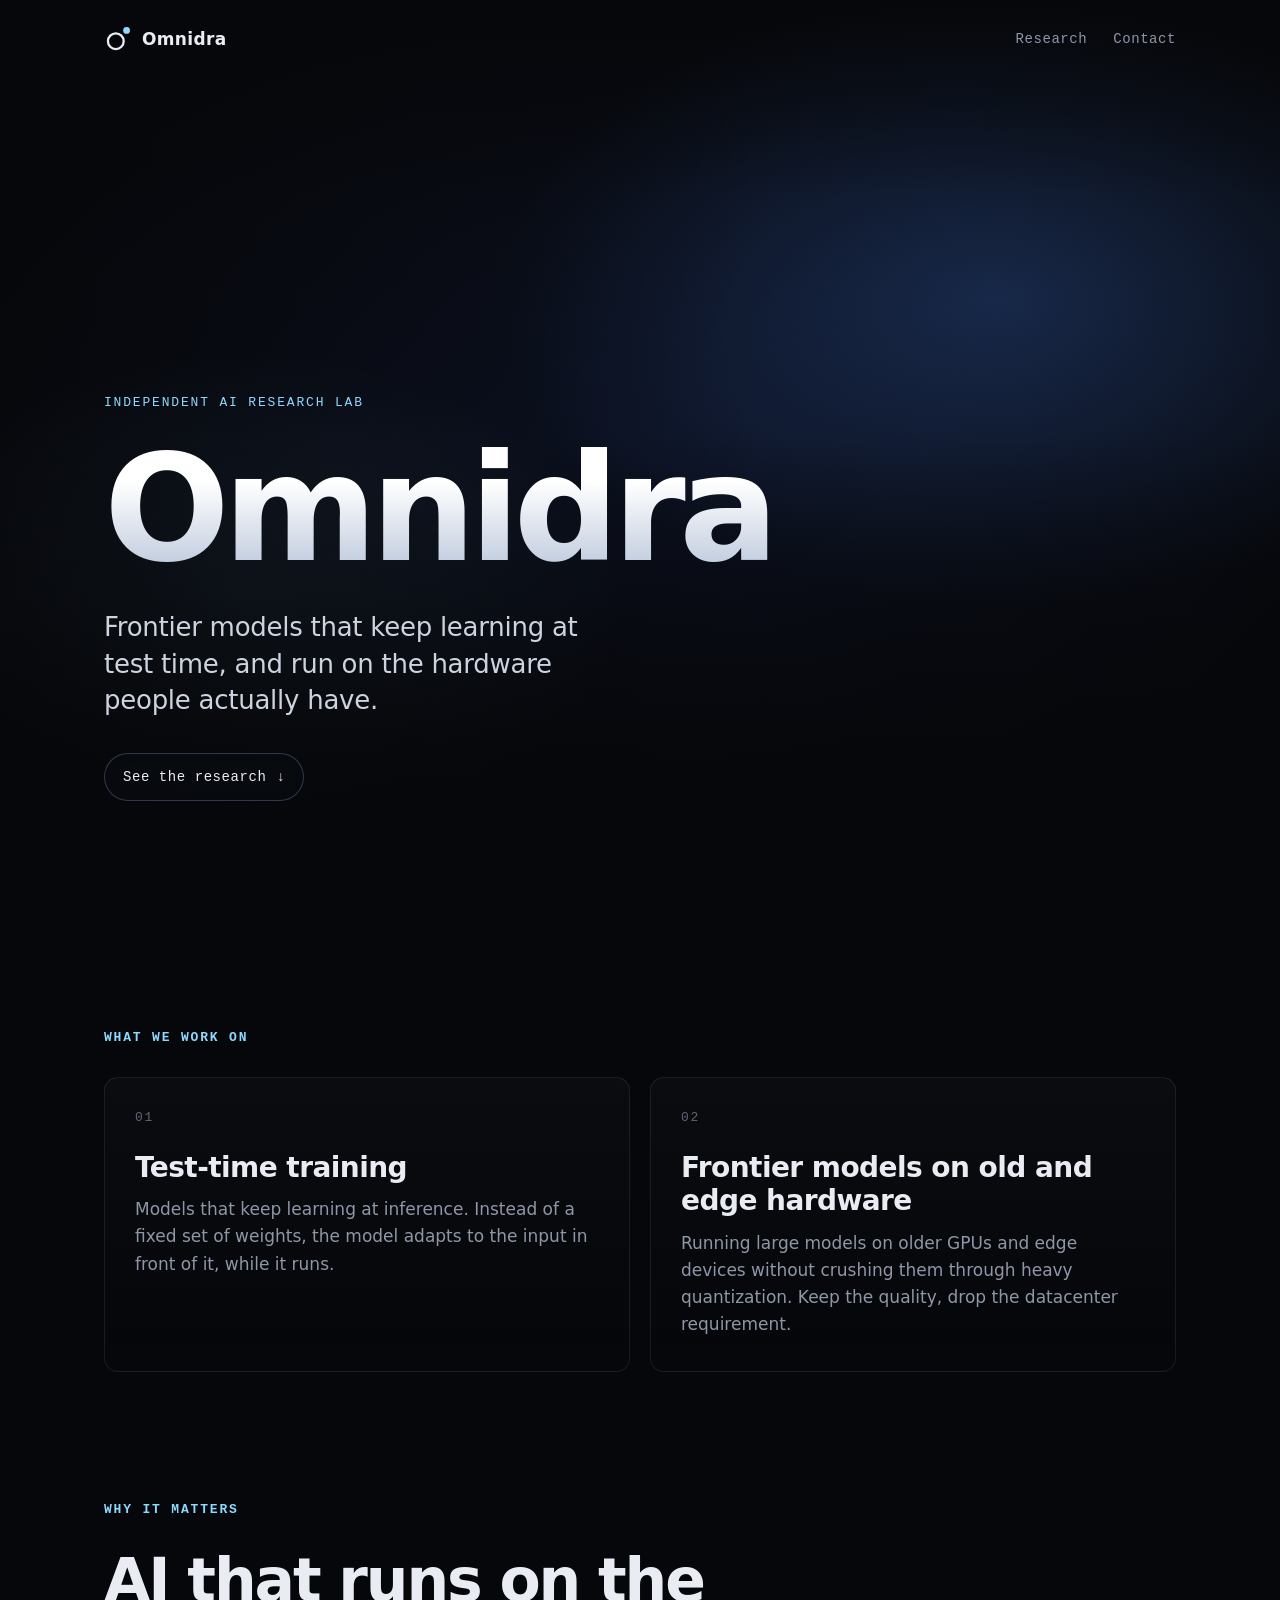
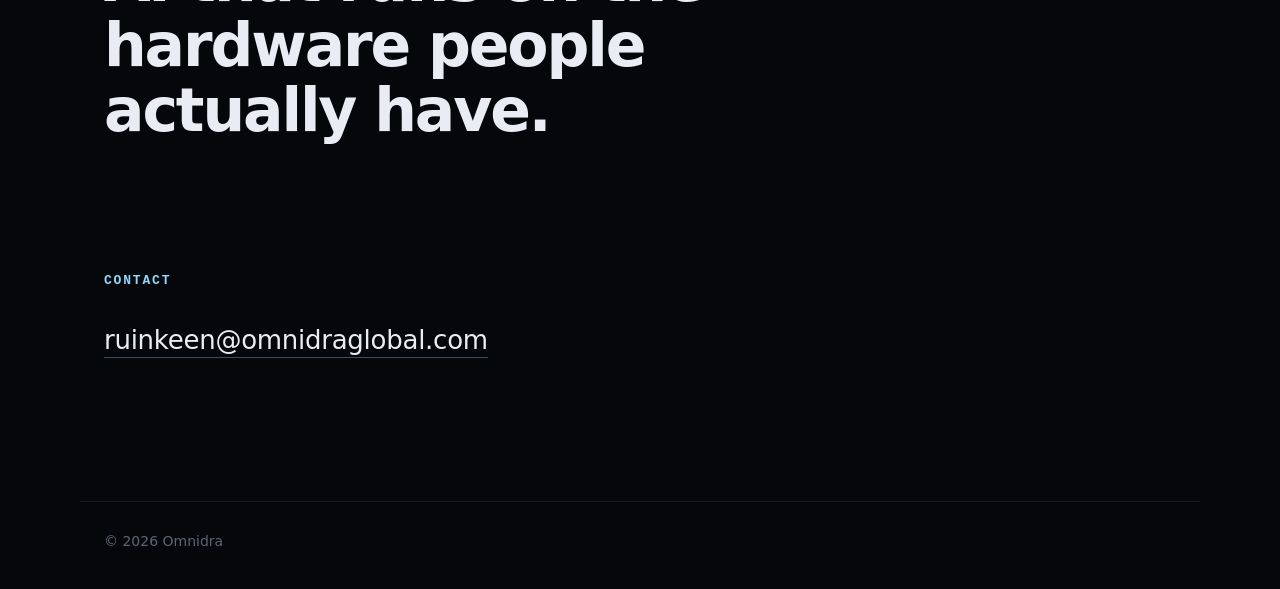
==== src/web/index.html @ c97a2817 "Omnidra landing page: built site at root (GitHub Pages, CNAME omnidraglobal.com) + source in src/" ====
<!doctype html>
<html lang="en">
<head>
<meta charset="utf-8">
<meta name="viewport" content="width=device-width, initial-scale=1, viewport-fit=cover">
<title>Omnidra — independent AI research lab</title>
<meta name="description" content="Omnidra is an independent research lab working on test-time training and on running frontier models on old and edge hardware, without heavy quantization.">
<meta name="theme-color" content="#06070a">
<meta name="color-scheme" content="dark">
<link rel="canonical" href="__BASE_URL__/">
<link rel="icon" href="favicon.svg" type="image/svg+xml">
<link rel="icon" href="favicon-32.png" sizes="32x32" type="image/png">
<link rel="apple-touch-icon" href="apple-touch-icon.png">
<meta property="og:type" content="website">
<meta property="og:site_name" content="Omnidra">
<meta property="og:title" content="Omnidra — independent AI research lab">
<meta property="og:description" content="Test-time training. Frontier models on the hardware people actually have.">
<meta property="og:url" content="__BASE_URL__/">
<meta property="og:image" content="__BASE_URL__/og.jpg">
<meta property="og:image:type" content="image/jpeg">
<meta property="og:image:width" content="1200">
<meta property="og:image:height" content="630">
<meta property="og:image:alt" content="Omnidra — a field of light-blue flow lines on black">
<meta name="twitter:card" content="summary_large_image">
<meta name="twitter:title" content="Omnidra — independent AI research lab">
<meta name="twitter:description" content="Test-time training. Frontier models on the hardware people actually have.">
<meta name="twitter:image" content="__BASE_URL__/og.jpg">
<link rel="preload" href="hero.wasm" as="fetch" type="application/wasm" crossorigin>
<link rel="stylesheet" href="styles.css">
<script src="script.js" defer></script>
</head>
<body>
<a class="skip" href="#main">Skip to content</a>

<header class="hero" id="top">
  <div class="field-fallback" aria-hidden="true"></div>
  <canvas id="field" aria-hidden="true"></canvas>
  <div class="veil" aria-hidden="true"></div>

  <nav class="nav wrap" aria-label="Primary">
    <a class="brand" href="#top" aria-label="Omnidra home">
      <svg class="mark" viewBox="0 0 32 32" aria-hidden="true"><circle cx="13.5" cy="18.5" r="9" fill="none" stroke="currentColor" stroke-width="2.6"/><circle cx="25.8" cy="6.2" r="3.9" fill="#8fd8ff"/></svg>
      <span>Omnidra</span>
    </a>
    <div class="nav-links">
      <a href="#research">Research</a>
      <a href="#contact">Contact</a>
    </div>
  </nav>

  <div class="hero-copy wrap">
    <p class="eyebrow">Independent AI research lab</p>
    <h1>Omnidra</h1>
    <p class="mission">Frontier models that keep learning at test time, and run on the hardware people actually have.</p>
    <a class="cta" href="#research">See the research <span aria-hidden="true">↓</span></a>
  </div>
</header>

<main id="main">
  <section class="research wrap" id="research" aria-labelledby="research-h">
    <h2 id="research-h" class="label">What we work on</h2>
    <div class="cards">
      <article class="card">
        <p class="num">01</p>
        <h3>Test-time training</h3>
        <p>Models that keep learning at inference. Instead of a fixed set of weights, the model adapts to the input in front of it, while it runs.</p>
      </article>
      <article class="card">
        <p class="num">02</p>
        <h3>Frontier models on old and edge hardware</h3>
        <p>Running large models on older GPUs and edge devices without crushing them through heavy quantization. Keep the quality, drop the datacenter requirement.</p>
      </article>
    </div>
  </section>

  <section class="why wrap" aria-labelledby="why-h">
    <h2 id="why-h" class="label">Why it matters</h2>
    <p class="statement">AI that runs on the hardware people actually have.</p>
  </section>

  <section class="contact wrap" id="contact" aria-labelledby="contact-h">
    <h2 id="contact-h" class="label">Contact</h2>
    <p class="soon"><a class="mail" href="mailto:ruinkeen@omnidraglobal.com">ruinkeen@omnidraglobal.com</a></p>
  </section>
</main>

<footer class="footer wrap">
  <p>© 2026 Omnidra</p>
  <p class="built" id="built">Hero field computed live by a __WASM_KB__ KB Zig program compiled to WebAssembly.</p>
</footer>
</body>
</html>
---- src/web/styles.css ----
:root{
  --bg:#06070a; --bg2:#0b0d12; --line:rgba(170,200,255,.10); --text:#e9edf3; --muted:#8e97a7; --dim:#5d6575;
  --accent:#8fd8ff; --accent2:#4b8cff;
  --sans:ui-sans-serif,system-ui,-apple-system,"Segoe UI",Roboto,"Helvetica Neue",Arial,sans-serif;
  --mono:ui-monospace,SFMono-Regular,"SF Mono",Menlo,Consolas,"Liberation Mono",monospace;
}
*,*::before,*::after{box-sizing:border-box}
html{background:var(--bg);color:var(--text);-webkit-text-size-adjust:100%;scroll-behavior:smooth}
body{margin:0;font-family:var(--sans);font-size:17px;line-height:1.6;-webkit-font-smoothing:antialiased;overflow-x:hidden}
a{color:inherit}
:focus-visible{outline:2px solid var(--accent);outline-offset:3px;border-radius:4px}
.wrap{width:100%;max-width:1120px;margin:0 auto;padding-left:max(24px,env(safe-area-inset-left));padding-right:max(24px,env(safe-area-inset-right))}
.skip{position:absolute;left:12px;top:-60px;background:var(--text);color:var(--bg);padding:8px 14px;border-radius:6px;z-index:10;text-decoration:none}
.skip:focus{top:12px}

/* HERO */
.hero{position:relative;min-height:100vh;min-height:100svh;display:flex;flex-direction:column;overflow:hidden;isolation:isolate}
#field{position:absolute;inset:0;width:100%;height:100%;z-index:-2;opacity:0;transition:opacity 1.2s ease}
.wasm-on #field{opacity:1}
.field-fallback{position:absolute;inset:-20%;z-index:-3;
  background:
    radial-gradient(40% 35% at 70% 38%,rgba(75,140,255,.22),transparent 70%),
    radial-gradient(30% 28% at 28% 62%,rgba(143,216,255,.12),transparent 70%),
    radial-gradient(60% 50% at 50% 50%,rgba(30,50,110,.25),transparent 75%);
  animation:drift 26s ease-in-out infinite alternate}
.wasm-on .field-fallback{opacity:.55}
@keyframes drift{from{transform:translate3d(-3%,-2%,0) scale(1)}to{transform:translate3d(3%,2%,0) scale(1.08)}}
.veil{position:absolute;inset:0;z-index:-1;pointer-events:none;
  background:linear-gradient(180deg,rgba(6,7,10,.55) 0%,rgba(6,7,10,0) 22%,rgba(6,7,10,0) 48%,rgba(6,7,10,.78) 82%,var(--bg) 100%),
             linear-gradient(90deg,rgba(6,7,10,.55) 0%,rgba(6,7,10,0) 60%)}

.nav{display:flex;align-items:center;justify-content:space-between;padding-top:max(22px,env(safe-area-inset-top));padding-bottom:12px}
.brand{display:inline-flex;align-items:center;gap:10px;text-decoration:none;font-weight:600;letter-spacing:.02em}
.mark{width:28px;height:28px;color:var(--text)}
.nav-links{display:flex;gap:26px;font-size:14px;font-family:var(--mono);letter-spacing:.04em}
.nav-links a{color:var(--muted);text-decoration:none;padding:6px 0}
.nav-links a:hover{color:var(--text)}

.hero-copy{margin-top:auto;padding-top:80px;padding-bottom:clamp(64px,11vh,120px)}
.eyebrow,.label,.num{font-family:var(--mono);font-size:13px;letter-spacing:.14em;text-transform:uppercase;color:var(--accent);margin:0}
h1{font-size:clamp(64px,17vw,148px);line-height:.92;letter-spacing:-.045em;font-weight:600;margin:.18em 0 .22em;
  background:linear-gradient(180deg,#fff 30%,#b9c6da 100%);-webkit-background-clip:text;background-clip:text;color:transparent}
.mission{font-size:clamp(19px,2.3vw,26px);line-height:1.4;color:#cdd4df;max-width:30ch;margin:0 0 34px;letter-spacing:-.01em}
.cta{display:inline-flex;align-items:center;gap:10px;font-family:var(--mono);font-size:14px;letter-spacing:.04em;text-decoration:none;
  padding:12px 18px;border:1px solid rgba(170,200,255,.25);border-radius:999px;background:rgba(10,14,22,.45);backdrop-filter:blur(6px);-webkit-backdrop-filter:blur(6px);transition:border-color .2s,background .2s}
.cta:hover{border-color:var(--accent);background:rgba(20,30,46,.6)}

/* SECTIONS */
main{position:relative}
section{padding-top:clamp(72px,11vw,128px)}
.label{margin-bottom:28px}
.cards{display:grid;grid-template-columns:1fr 1fr;gap:20px}
.card{border:1px solid var(--line);border-radius:14px;padding:30px 30px 32px;background:linear-gradient(180deg,rgba(255,255,255,.025),rgba(255,255,255,0))}
.card .num{color:var(--dim);margin-bottom:22px}
.card h3{font-size:clamp(22px,2.3vw,28px);line-height:1.2;letter-spacing:-.02em;font-weight:600;margin:0 0 12px}
.card p:last-child{margin:0;color:var(--muted)}
.statement{font-size:clamp(30px,5.2vw,60px);line-height:1.08;letter-spacing:-.035em;font-weight:600;margin:0;max-width:18ch}
.soon{margin:0;font-size:clamp(20px,2.4vw,26px);color:var(--muted);letter-spacing:-.01em}
.mail{color:var(--text);text-decoration:none;border-bottom:1px solid rgba(143,216,255,.35);padding-bottom:2px;overflow-wrap:anywhere;transition:color .2s,border-color .2s}
.mail:hover{color:var(--accent);border-color:var(--accent)}

.footer{display:flex;justify-content:space-between;align-items:baseline;gap:24px;flex-wrap:wrap;margin-top:clamp(80px,12vw,140px);padding-top:28px;padding-bottom:max(36px,env(safe-area-inset-bottom));border-top:1px solid var(--line);font-size:14px;color:var(--dim)}
.footer p{margin:0}
.built{font-family:var(--mono);font-size:12px;letter-spacing:.02em}
.no-wasm .built{display:none}

@media (max-width:760px){
  body{font-size:16px}
  .cards{grid-template-columns:1fr}
  .card{padding:24px 22px 26px}
  .nav-links{gap:18px;font-size:13px}
  .veil{background:linear-gradient(180deg,rgba(6,7,10,.5) 0%,rgba(6,7,10,0) 20%,rgba(6,7,10,0) 40%,rgba(6,7,10,.82) 78%,var(--bg) 100%)}
}
@media (prefers-reduced-motion:reduce){
  html{scroll-behavior:auto}
  .field-fallback{animation:none}
  #field{transition:none}
}
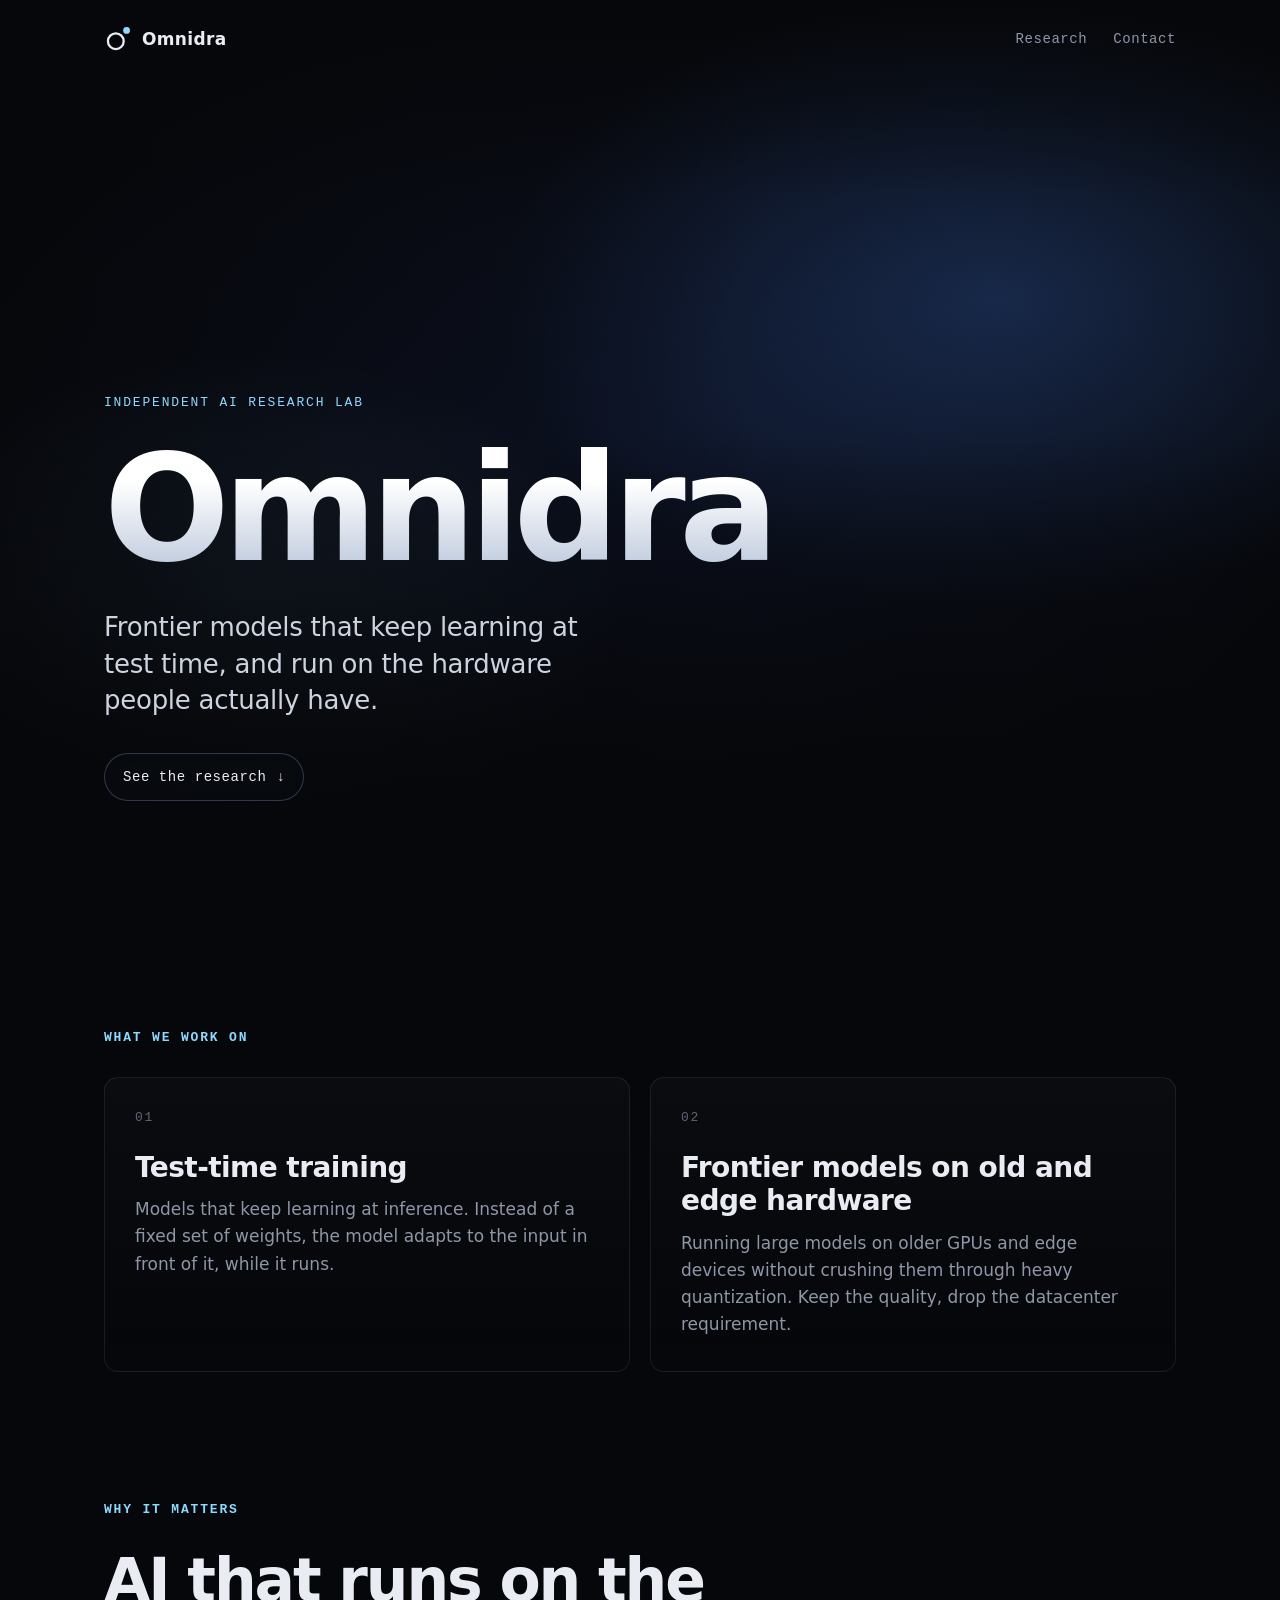
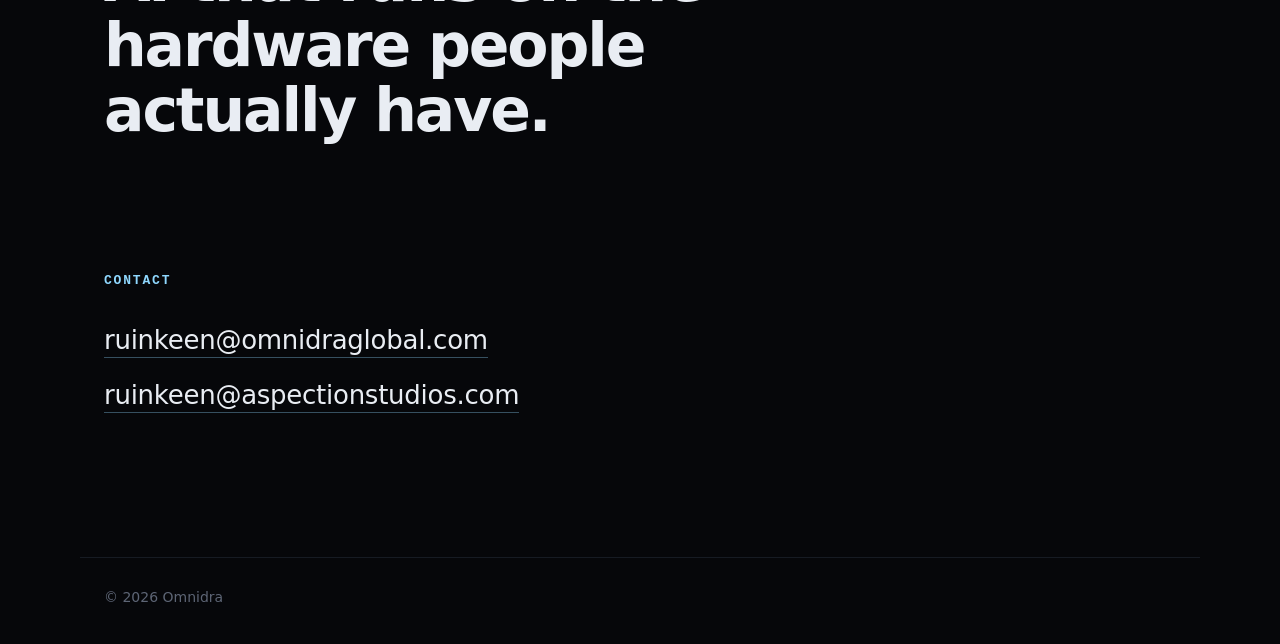
==== commit 58689978: "Contact: show both ruinkeen@omnidraglobal.com and ruinkeen@aspectionstudios.com" ====
--- a/src/web/index.html
+++ b/src/web/index.html
@@ -80,7 +80,10 @@
 
   <section class="contact wrap" id="contact" aria-labelledby="contact-h">
     <h2 id="contact-h" class="label">Contact</h2>
-    <p class="soon"><a class="mail" href="mailto:ruinkeen@omnidraglobal.com">ruinkeen@omnidraglobal.com</a></p>
+    <ul class="soon mails">
+      <li><a class="mail" href="mailto:ruinkeen@omnidraglobal.com">ruinkeen@omnidraglobal.com</a></li>
+      <li><a class="mail" href="mailto:ruinkeen@aspectionstudios.com">ruinkeen@aspectionstudios.com</a></li>
+    </ul>
   </section>
 </main>
 
--- a/src/web/styles.css
+++ b/src/web/styles.css
@@ -56,6 +56,8 @@
 .card p:last-child{margin:0;color:var(--muted)}
 .statement{font-size:clamp(30px,5.2vw,60px);line-height:1.08;letter-spacing:-.035em;font-weight:600;margin:0;max-width:18ch}
 .soon{margin:0;font-size:clamp(20px,2.4vw,26px);color:var(--muted);letter-spacing:-.01em}
+.mails{list-style:none;padding:0;display:flex;flex-direction:column;align-items:flex-start;gap:14px}
+.mails li{margin:0}
 .mail{color:var(--text);text-decoration:none;border-bottom:1px solid rgba(143,216,255,.35);padding-bottom:2px;overflow-wrap:anywhere;transition:color .2s,border-color .2s}
 .mail:hover{color:var(--accent);border-color:var(--accent)}
 
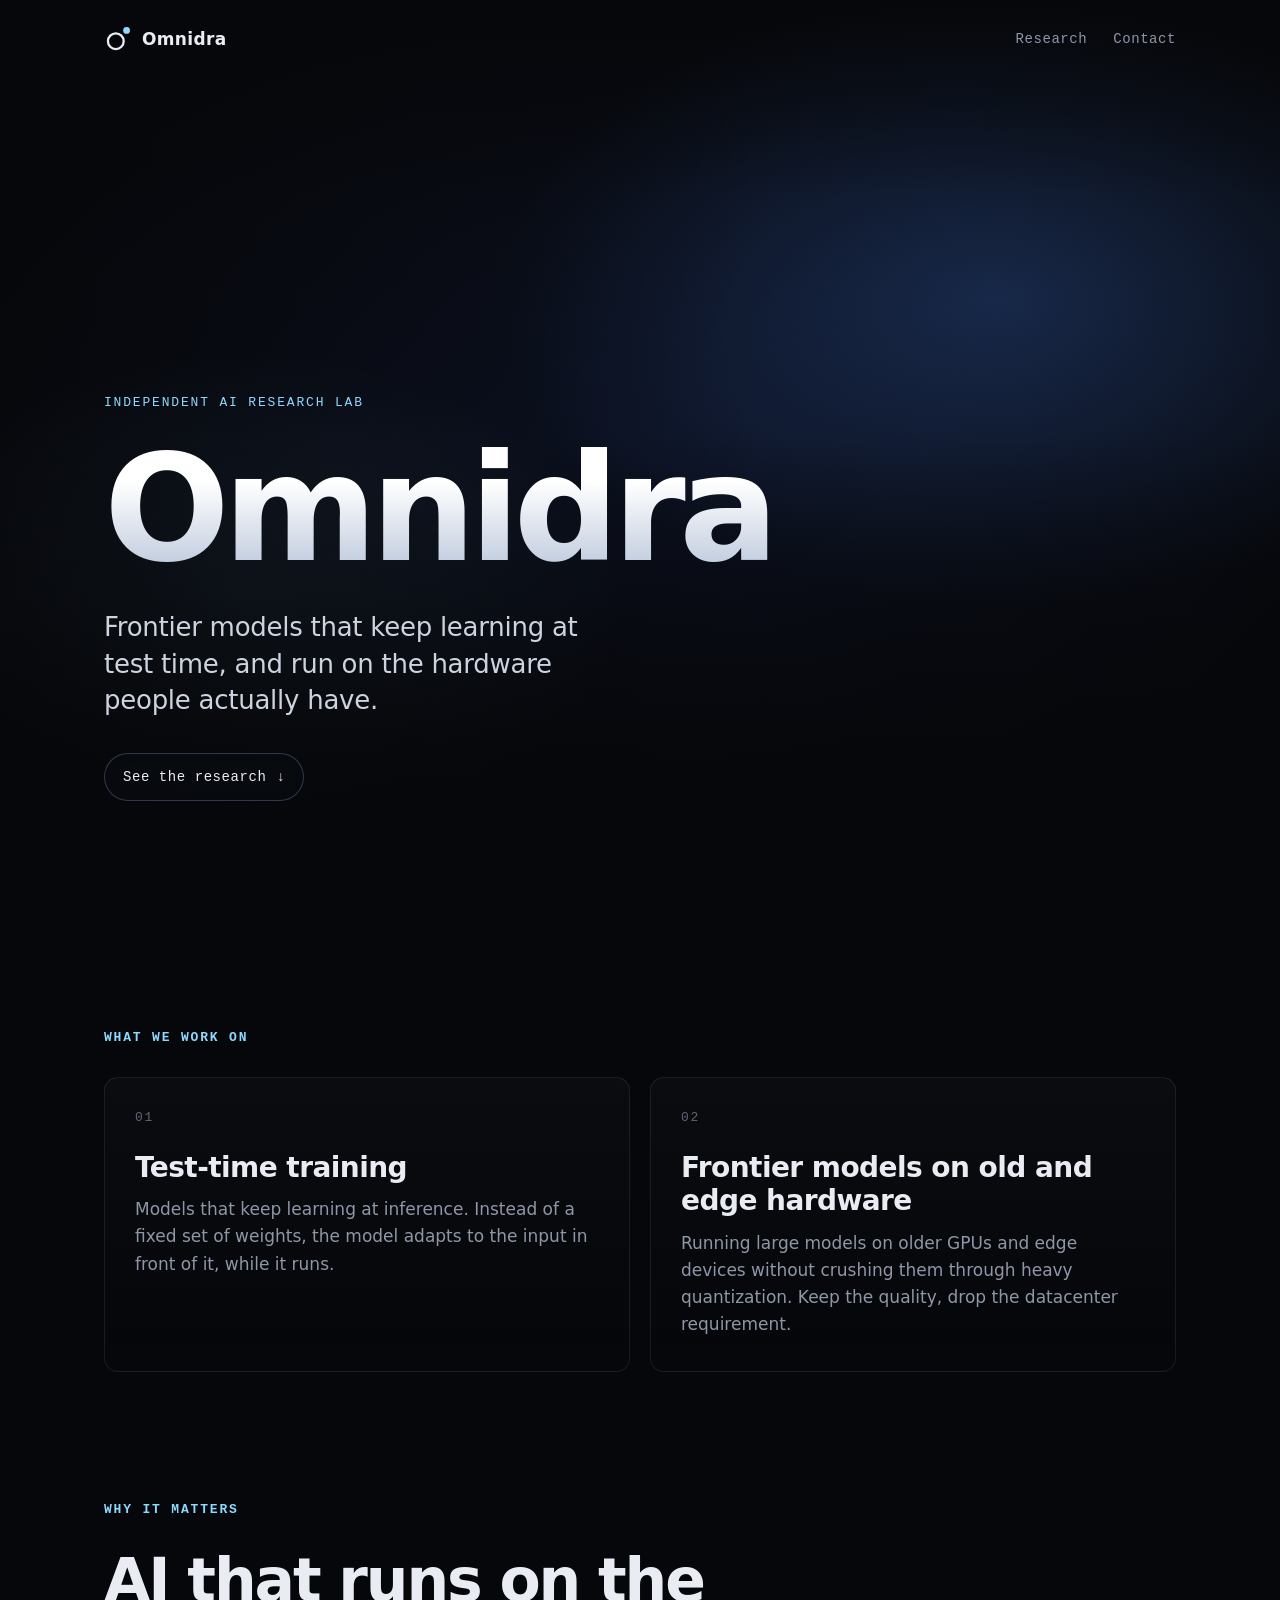
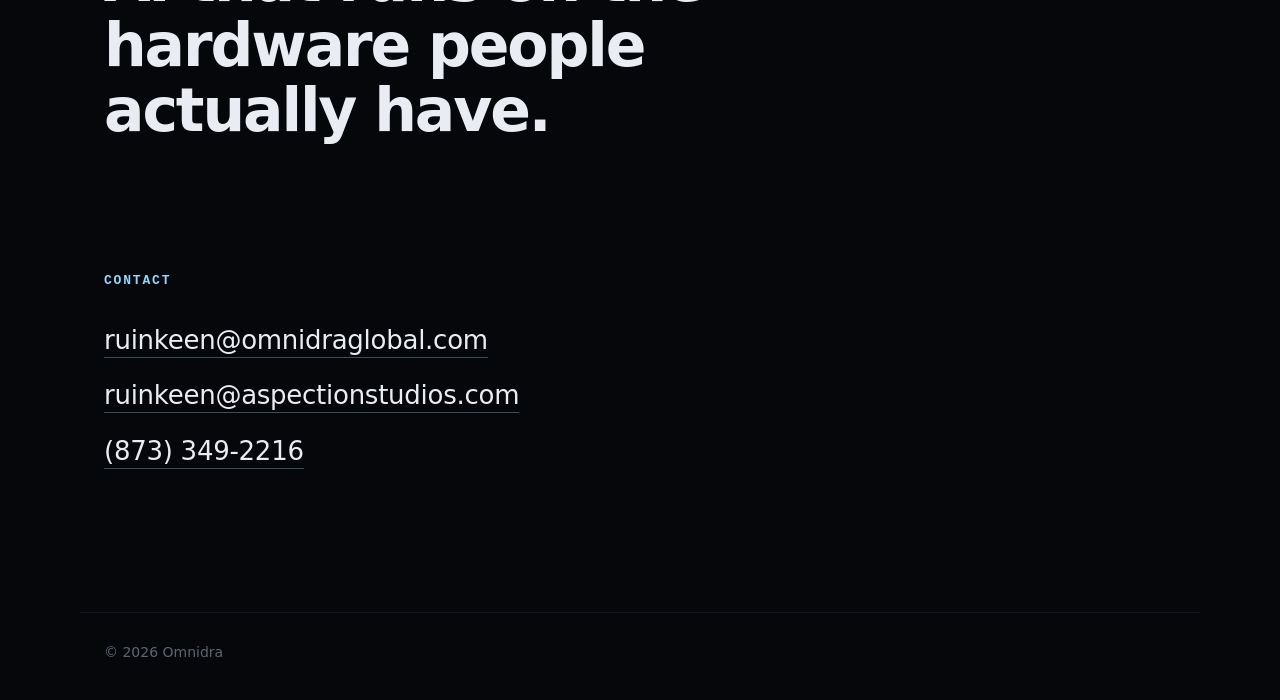
==== commit 401995d2: "Add company phone (873) 349-2216 to contact" ====
--- a/src/web/index.html
+++ b/src/web/index.html
@@ -83,6 +83,7 @@
     <ul class="soon mails">
       <li><a class="mail" href="mailto:ruinkeen@omnidraglobal.com">ruinkeen@omnidraglobal.com</a></li>
       <li><a class="mail" href="mailto:ruinkeen@aspectionstudios.com">ruinkeen@aspectionstudios.com</a></li>
+      <li><a class="mail tel" href="tel:+18733492216">(873) 349-2216</a></li>
     </ul>
   </section>
 </main>
--- a/src/web/styles.css
+++ b/src/web/styles.css
@@ -59,6 +59,7 @@
 .mails{list-style:none;padding:0;display:flex;flex-direction:column;align-items:flex-start;gap:14px}
 .mails li{margin:0}
 .mail{color:var(--text);text-decoration:none;border-bottom:1px solid rgba(143,216,255,.35);padding-bottom:2px;overflow-wrap:anywhere;transition:color .2s,border-color .2s}
+.tel{font-variant-numeric:tabular-nums;white-space:nowrap}
 .mail:hover{color:var(--accent);border-color:var(--accent)}
 
 .footer{display:flex;justify-content:space-between;align-items:baseline;gap:24px;flex-wrap:wrap;margin-top:clamp(80px,12vw,140px);padding-top:28px;padding-bottom:max(36px,env(safe-area-inset-bottom));border-top:1px solid var(--line);font-size:14px;color:var(--dim)}
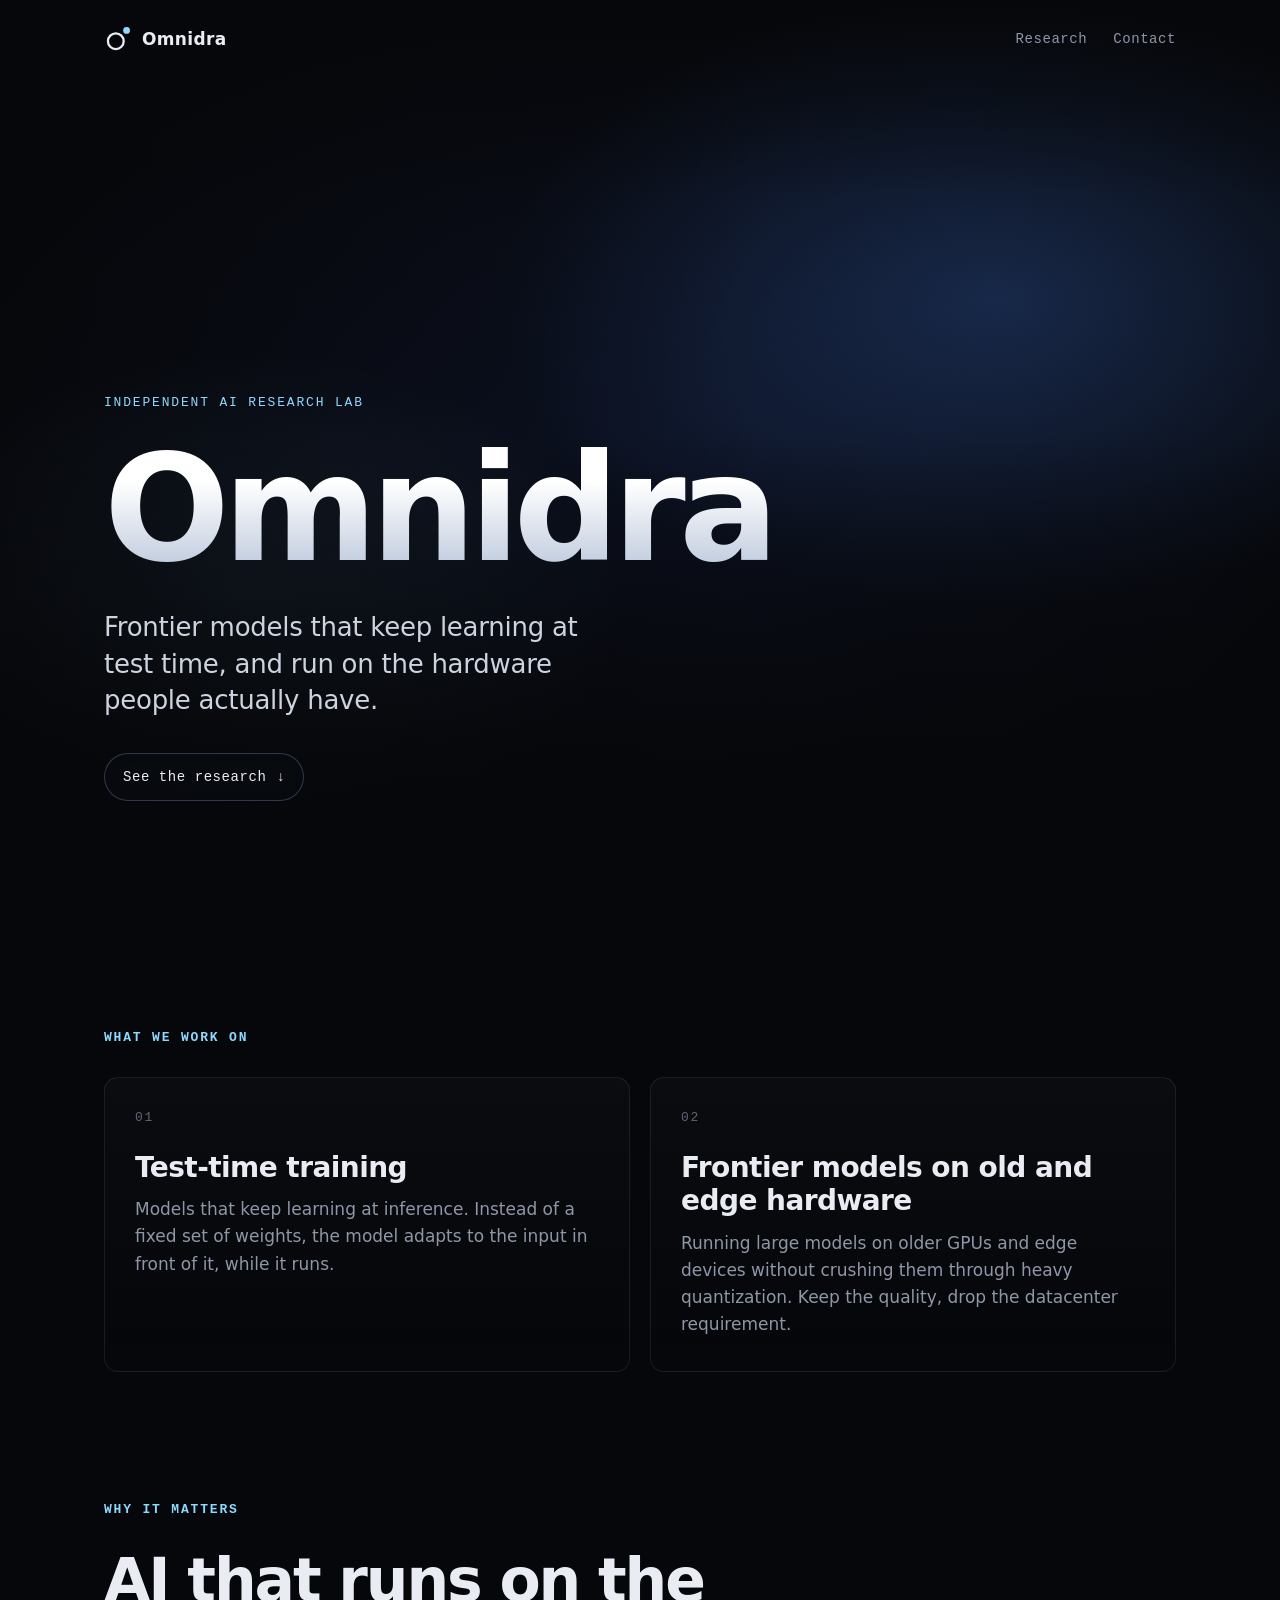
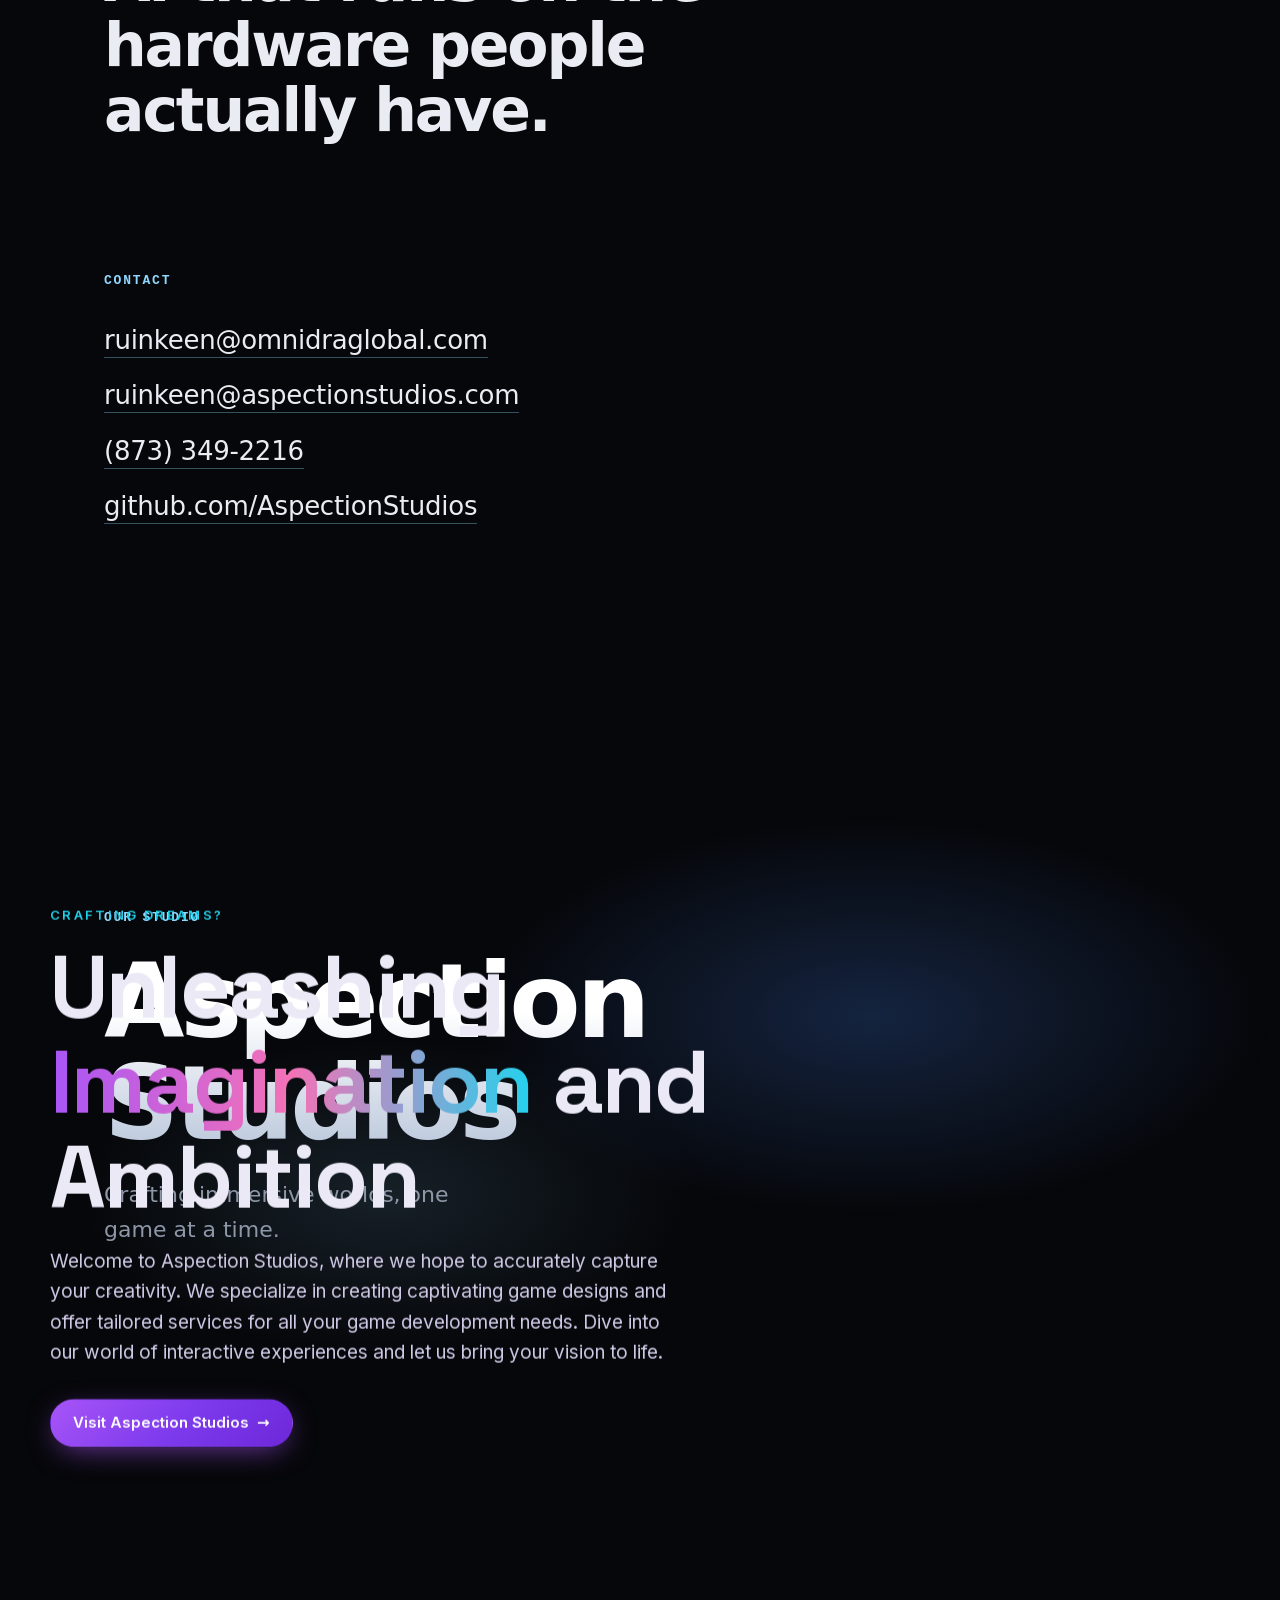
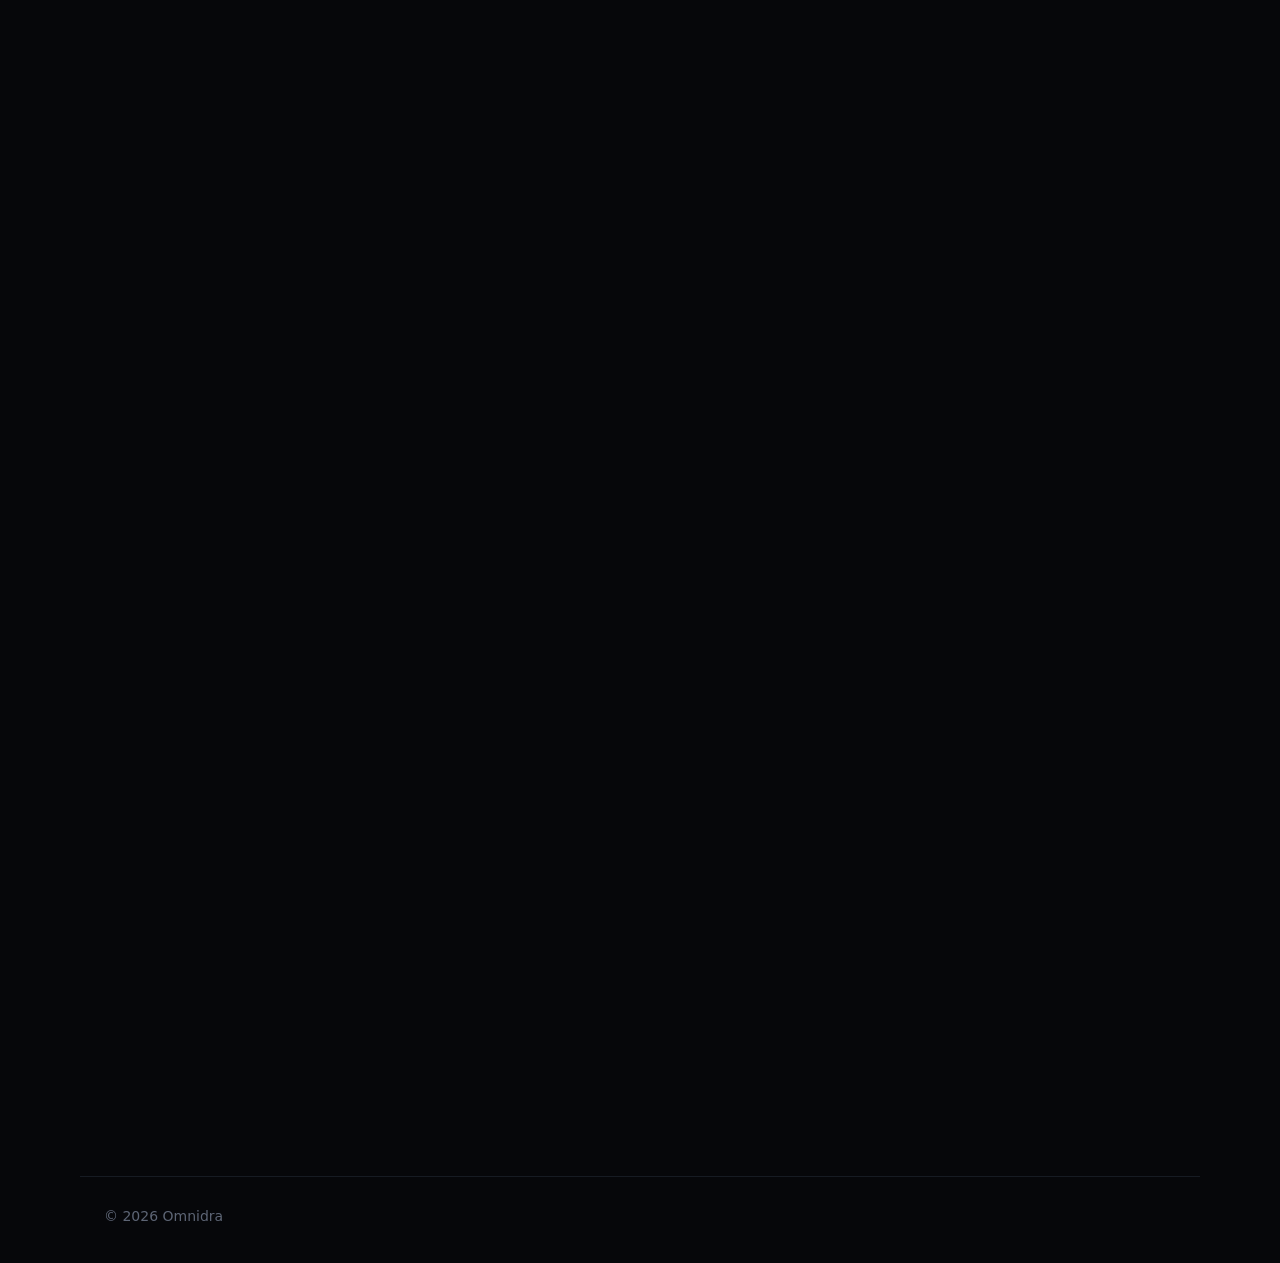
==== commit 5b345e15: "GitHub in the contact list; 'Our studio: Aspection Studios' scroll crossfade; arrival intro from asp" ====
--- a/src/web/index.html
+++ b/src/web/index.html
@@ -3,7 +3,7 @@
 <head>
 <meta charset="utf-8">
 <meta name="viewport" content="width=device-width, initial-scale=1, viewport-fit=cover">
-<title>Omnidra — independent AI research lab</title>
+<title>Omnidra — Independent AI Research Lab for Test-Time Training</title>
 <meta name="description" content="Omnidra is an independent research lab working on test-time training and on running frontier models on old and edge hardware, without heavy quantization.">
 <meta name="theme-color" content="#06070a">
 <meta name="color-scheme" content="dark">
@@ -26,6 +26,7 @@
 <meta name="twitter:description" content="Test-time training. Frontier models on the hardware people actually have.">
 <meta name="twitter:image" content="__BASE_URL__/og.jpg">
 <link rel="preload" href="hero.wasm" as="fetch" type="application/wasm" crossorigin>
+<script>try{if(/[?&]from=aspection(&|$)/.test(location.search)&&!matchMedia("(prefers-reduced-motion: reduce)").matches)document.documentElement.classList.add("arrive")}catch(e){}</script>
 <link rel="stylesheet" href="styles.css">
 <script src="script.js" defer></script>
 </head>
@@ -52,7 +53,7 @@
     <p class="eyebrow">Independent AI research lab</p>
     <h1>Omnidra</h1>
     <p class="mission">Frontier models that keep learning at test time, and run on the hardware people actually have.</p>
-    <a class="cta" href="#research">See the research <span aria-hidden="true">↓</span></a>
+    <span class="cta-slot"><a class="cta" href="#research">See the research <span aria-hidden="true">↓</span></a><span class="cta cta-ghost" aria-hidden="true">Visit Omnidra <span>→</span></span></span>
   </div>
 </header>
 
@@ -84,7 +85,37 @@
       <li><a class="mail" href="mailto:ruinkeen@omnidraglobal.com">ruinkeen@omnidraglobal.com</a></li>
       <li><a class="mail" href="mailto:ruinkeen@aspectionstudios.com">ruinkeen@aspectionstudios.com</a></li>
       <li><a class="mail tel" href="tel:+18733492216">(873) 349-2216</a></li>
+      <li><a class="mail" href="https://github.com/AspectionStudios" target="_blank" rel="noopener">github.com/AspectionStudios</a></li>
     </ul>
+  </section>
+  <section class="xf xf-studio" id="studio" aria-labelledby="studio-h" data-end>
+    <div class="xf-stage">
+      <div class="xf-bg xf-bg-from" aria-hidden="true"></div>
+      <div class="xf-bg xf-bg-to" aria-hidden="true"></div>
+      <div class="xf-from wrap">
+        <h2 id="studio-h"><span class="label">Our studio<span class="vh">:</span></span> <span class="xs-name">Aspection Studios</span></h2>
+        <p class="xs-line">Crafting immersive worlds, one game at a time.</p>
+        <p class="xs-hint" aria-hidden="true">↓</p>
+      </div>
+      <div class="xf-to xa">
+        <div class="xa-nav" aria-hidden="true">
+          <span class="xa-brand"><span class="xa-mark"></span><span>Aspection<b>Studios</b></span></span>
+          <span class="xa-links"><span>Games</span><span>Work</span><span>Services</span><span class="xa-navcta">Contact</span></span>
+        </div>
+        <div class="xa-hero">
+          <div class="xa-hero-bg" aria-hidden="true"><img src="aspection-hero.webp" alt="" loading="lazy" decoding="async"></div>
+          <div class="xa-inner">
+            <p class="xa-eyebrow" aria-hidden="true">Crafting Dreams?</p>
+            <p class="xa-h1" aria-hidden="true">Unleashing <span class="xa-grad">Imagination</span> and Ambition</p>
+            <p class="xa-lede" aria-hidden="true">Welcome to Aspection Studios, where we hope to accurately capture your creativity. We specialize in creating captivating game designs and offer tailored services for all your game development needs. Dive into our world of interactive experiences and let us bring your vision to life.</p>
+            <div class="xa-actions">
+              <a class="xa-btn" href="https://aspectionstudios.com/?from=omnidra">Visit Aspection Studios <span aria-hidden="true">→</span></a>
+              <span class="xa-btn xa-btn-ghost xa-spacer" aria-hidden="true">Explore our work</span>
+            </div>
+          </div>
+        </div>
+      </div>
+    </div>
   </section>
 </main>
 
--- a/src/web/styles.css
+++ b/src/web/styles.css
@@ -74,8 +74,69 @@
   .nav-links{gap:18px;font-size:13px}
   .veil{background:linear-gradient(180deg,rgba(6,7,10,.5) 0%,rgba(6,7,10,0) 20%,rgba(6,7,10,0) 40%,rgba(6,7,10,.82) 78%,var(--bg) 100%)}
 }
+/* ---- Cross-site crossfade: Omnidra -> Aspection Studios (end frame = top of aspectionstudios.com) ---- */
+@font-face{font-family:"Space Grotesk";font-style:normal;font-weight:300 700;font-display:swap;src:url(as-grotesk.woff2) format("woff2");unicode-range:U+0000-00FF,U+0131,U+0152-0153,U+02BB-02BC,U+02C6,U+02DA,U+02DC,U+0304,U+0308,U+0329,U+2000-206F,U+20AC,U+2122,U+2191,U+2193,U+2212,U+2215,U+FEFF,U+FFFD}
+@font-face{font-family:"Inter";font-style:normal;font-weight:100 900;font-display:swap;src:url(as-inter.woff2) format("woff2");unicode-range:U+0000-00FF,U+0131,U+0152-0153,U+02BB-02BC,U+02C6,U+02DA,U+02DC,U+0304,U+0308,U+0329,U+2000-206F,U+20AC,U+2122,U+2191,U+2193,U+2212,U+2215,U+FEFF,U+FFFD}
+.vh{position:absolute;width:1px;height:1px;overflow:hidden;clip:rect(0 0 0 0);white-space:nowrap}
+section.xf{padding-top:0;margin-top:clamp(72px,11vw,128px)}
+.xf{--out:1;--bg:1;--in:1;--nav:1;position:relative;height:220vh}
+.xf-stage{position:sticky;top:0;height:100vh;overflow:hidden;isolation:isolate}
+.xf-bg{position:absolute;inset:0;pointer-events:none}
+.xf-bg-from{opacity:calc(1 - var(--bg));background:radial-gradient(45% 32% at 68% 40%,rgba(75,140,255,.22),transparent 70%),radial-gradient(35% 26% at 30% 60%,rgba(143,216,255,.12),transparent 70%)}
+.xf-bg-to{opacity:var(--bg);background:radial-gradient(60vw 40vw at 85% -5%,rgba(168,85,247,.16),transparent 60%),radial-gradient(50vw 40vw at -10% 40%,rgba(34,211,238,.08),transparent 60%),#07060d}
+.xf-from{position:absolute;inset:0;display:flex;flex-direction:column;justify-content:center;opacity:calc(1 - var(--out));transform:translate3d(0,calc(var(--out) * -48px),0);will-change:opacity,transform}
+.xf-from h2{margin:0;font-weight:600}
+.xf-from .label{display:block;margin-bottom:22px}
+.xs-name{display:block;font-size:clamp(44px,9vw,104px);line-height:.98;letter-spacing:-.04em;background:linear-gradient(180deg,#fff 30%,#b9c6da 100%);-webkit-background-clip:text;background-clip:text;color:transparent;max-width:10ch}
+.xs-line{margin:22px 0 0;color:var(--muted);font-size:clamp(18px,2vw,22px);max-width:28ch}
+.xs-hint{margin:30px 0 0;font-family:var(--mono);color:var(--dim);animation:xsbob 1.8s ease-in-out infinite}
+@keyframes xsbob{50%{transform:translateY(6px)}}
+/* replica of aspectionstudios.com's first screen (same values as its stylesheet) */
+.xf{--as-sans:system-ui,-apple-system,Segoe UI,Roboto,sans-serif;--as-display:system-ui,sans-serif}
+.xf-near{--as-sans:Inter,system-ui,-apple-system,Segoe UI,Roboto,sans-serif;--as-display:"Space Grotesk",Inter,system-ui,sans-serif}
+.xa{position:absolute;inset:0;font:400 16px/1.6 var(--as-sans);color:#ece9f7;text-align:left}
+.xa *{margin:0;padding:0;box-sizing:border-box}
+.xa-nav{position:relative;z-index:2;display:flex;align-items:center;justify-content:space-between;gap:16px;padding:14px max(20px,calc((100vw - 1180px)/2));background:rgba(7,6,13,.72);-webkit-backdrop-filter:blur(14px);backdrop-filter:blur(14px);border-bottom:1px solid rgba(255,255,255,.06);opacity:var(--nav);transform:translate3d(0,calc((1 - var(--nav)) * -100%),0)}
+.xa-brand{display:flex;align-items:center;gap:10px;font:700 17px var(--as-display);letter-spacing:-.01em}
+.xa-brand b{font-weight:500;color:#a29cbc;margin-left:5px}
+.xa-mark{width:26px;height:26px;border-radius:8px;background:conic-gradient(from 210deg,#a855f7,#22d3ee,#f472b6,#a855f7);box-shadow:0 0 18px rgba(168,85,247,.5);transform:rotate(45deg) scale(.82)}
+.xa-links{display:flex;gap:6px;align-items:center}
+.xa-links span{color:#a29cbc;font-weight:500;font-size:15px;padding:8px 12px;border-radius:999px}
+.xa-links .xa-navcta{color:#ece9f7;border:1px solid #25213a}
+.xa-hero{position:relative;min-height:min(88vh,820px);display:flex;align-items:flex-end;padding:120px max(20px,calc((100vw - 1180px)/2)) 72px;overflow:hidden}
+.xa-hero-bg{position:absolute;inset:0;opacity:var(--bg)}
+.xa-hero-bg img{display:block;width:100%;height:100%;object-fit:cover;opacity:.55;transform:scale(calc(1.16 - var(--bg) * .1))}
+.xa-hero-bg::after{content:"";position:absolute;inset:0;background:linear-gradient(180deg,rgba(7,6,13,.35) 0%,rgba(7,6,13,.55) 45%,#07060d 100%),linear-gradient(90deg,rgba(7,6,13,.85),transparent 70%)}
+.xa-inner{position:relative;max-width:760px;opacity:var(--in);transform:translate3d(0,calc((1 - var(--in)) * 28px),0);will-change:opacity,transform}
+.xa-eyebrow{font:600 13px/1 var(--as-sans);letter-spacing:.18em;text-transform:uppercase;color:#22d3ee}
+.xa-h1{font-family:var(--as-display);line-height:1.08;letter-spacing:-.02em;font-size:clamp(42px,7.4vw,88px);margin:18px 0 22px;font-weight:700}
+.xa-grad{background:linear-gradient(90deg,#a855f7,#f472b6 50%,#22d3ee);-webkit-background-clip:text;background-clip:text;color:transparent}
+.xa-lede{font-size:clamp(16px,1.6vw,19px);color:#cfc9e6;max-width:640px}
+.xa-actions{display:flex;flex-wrap:wrap;gap:12px;margin-top:30px}
+.xa-btn{display:inline-flex;align-items:center;justify-content:center;gap:8px;min-height:48px;padding:0 22px;border-radius:999px;font-weight:600;font-size:15px;text-decoration:none;border:1px solid transparent;background:linear-gradient(135deg,#a855f7,#7c3aed 55%,#6d28d9);color:#fff;box-shadow:0 8px 30px -8px rgba(168,85,247,.7);transition:transform .15s,box-shadow .2s}
+.xa-btn:hover{transform:translateY(-2px);box-shadow:0 12px 40px -8px rgba(168,85,247,.9)}
+.xa-btn:focus-visible{outline:2px solid #22d3ee;outline-offset:3px}
+.xa-spacer{visibility:hidden}
+.xf:not([data-end]) .xa-btn{pointer-events:none}
+.xf-rm .xf-from,.xf-rm .xf-bg,.xf-rm .xa-inner,.xf-rm .xa-nav,.xf-rm .xa-hero-bg{transition:opacity .5s ease;transform:none}
+.xf-rm .xa-hero-bg img{transform:scale(1.06)}
+@media (max-width:600px){
+ .xa-nav{padding:12px 16px}
+ .xa-links span:not(.xa-navcta){display:none}
+ .xa-hero{min-height:auto;padding:96px 20px 56px}
+ .xa-btn{width:100%}
+}
+/* arriving from aspectionstudios.com: open on the frame its Omnidra section ended on, then settle */
+.cta-slot{position:relative;display:inline-block}
+.cta-ghost{display:none}
+.arrive .cta-ghost{display:inline-flex;position:absolute;left:0;top:0;white-space:nowrap;pointer-events:none}
+.arrive .cta-slot>a.cta{opacity:0}
+.arrive #field{transition:opacity .35s ease}
+.arrive.arrive-go .cta-ghost{opacity:0;transition:opacity .7s ease}
+.arrive.arrive-go .cta-slot>a.cta{opacity:1;transition:opacity .8s ease .1s,border-color .2s,background .2s}
 @media (prefers-reduced-motion:reduce){
   html{scroll-behavior:auto}
   .field-fallback{animation:none}
   #field{transition:none}
+  .xs-hint{animation:none}
 }
